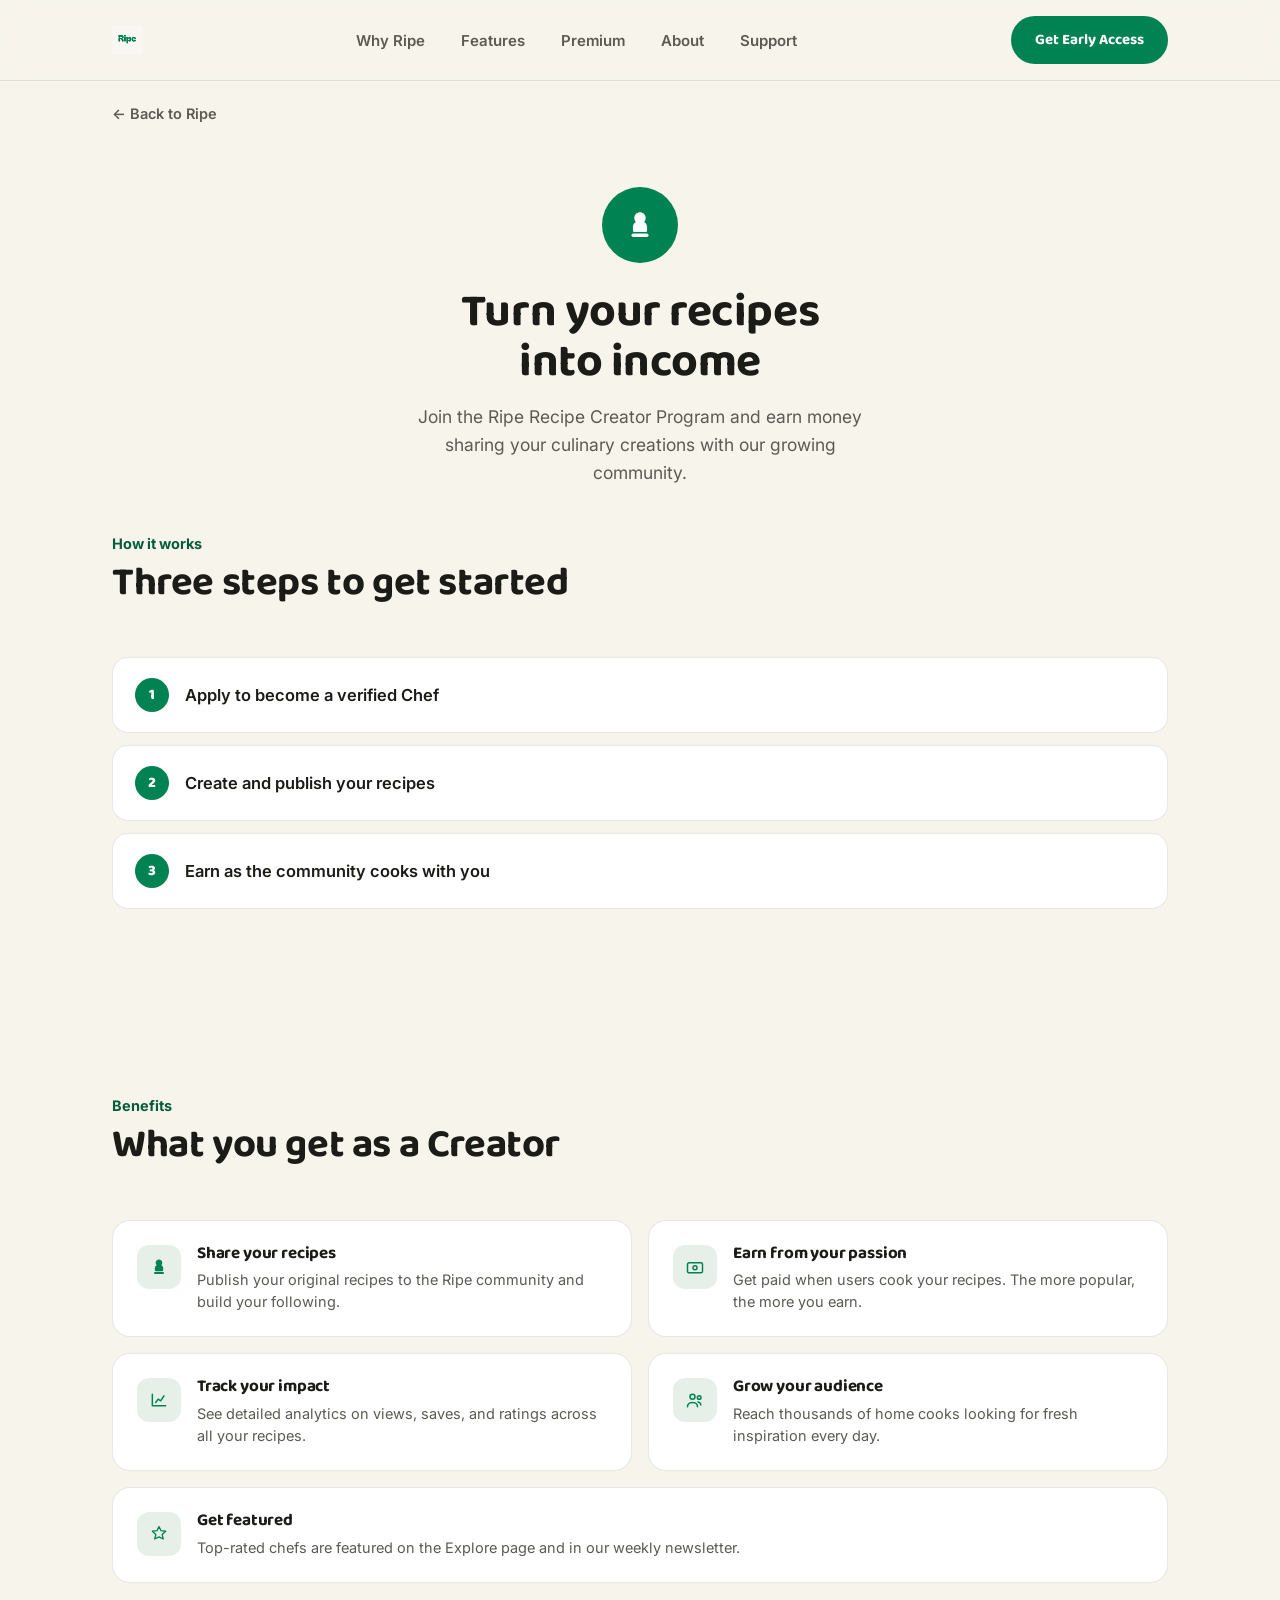
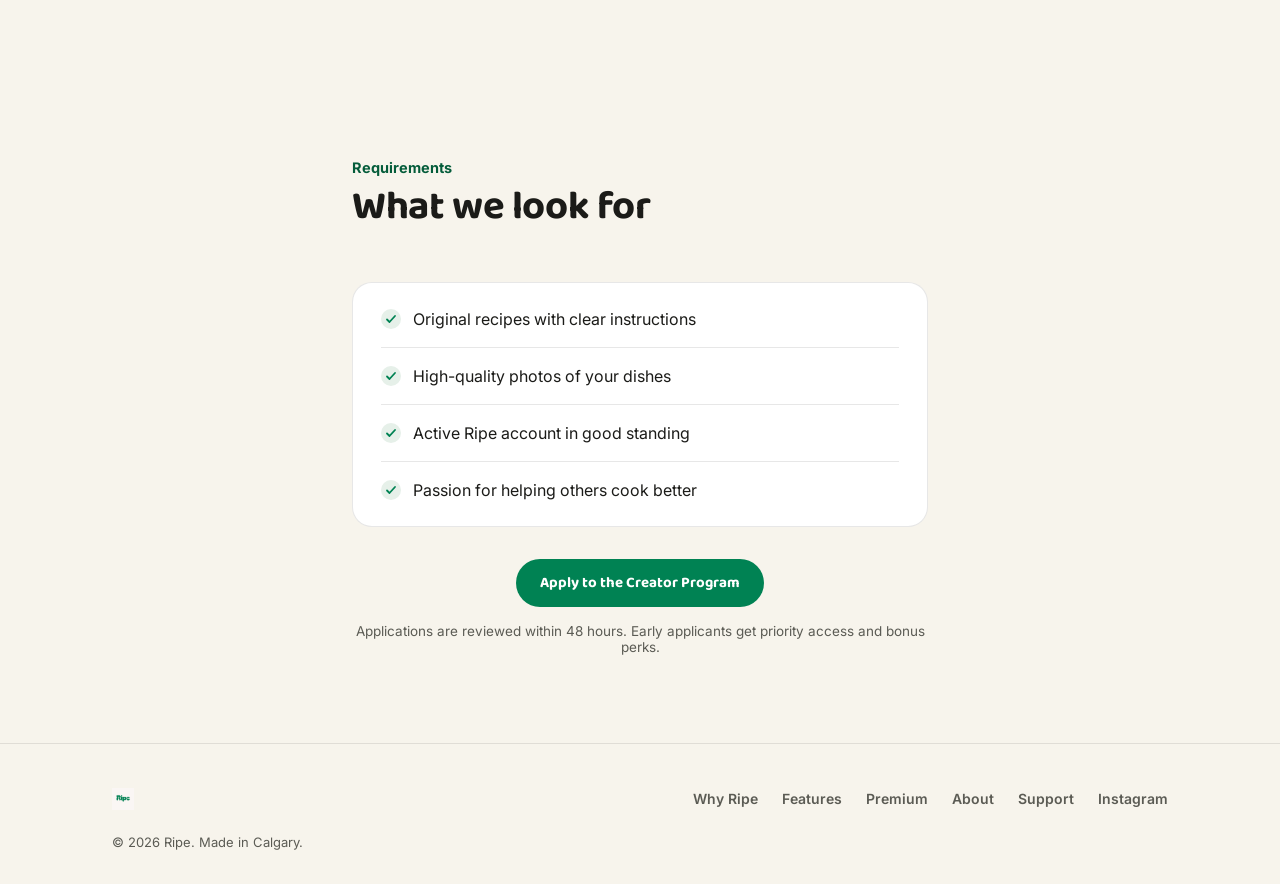
==== creator-program.html @ fcf52c5c "Add files via upload" ====
<!DOCTYPE html>
<html lang="en">
<head>
<meta charset="UTF-8">
<meta name="viewport" content="width=device-width, initial-scale=1.0">
<title>Recipe Creator Program: Ripe</title>
<meta name="description" content="Join the Ripe Recipe Creator Program. Publish your original recipes to the Ripe community and earn as people cook with them.">
<link rel="icon" href="[data-uri]">
<link rel="preconnect" href="https://fonts.googleapis.com">
<link rel="preconnect" href="https://fonts.gstatic.com" crossorigin>
<link href="https://fonts.googleapis.com/css2?family=Baloo+2:wght@500;600;700;800&family=Inter:wght@400;500;600;700&display=swap" rel="stylesheet">
<link rel="stylesheet" href="styles.css">
</head>
<body>

<header>
  <nav>
    <a href="index.html" class="logo-mark"><img src="[data-uri]" alt="Ripe"></a>
    <div class="nav-links">
      <a href="index.html#why">Why Ripe</a>
      <a href="index.html#features">Features</a>
      <a href="index.html#premium">Premium</a>
      <a href="index.html#about">About</a>
      <a href="index.html#support">Support</a>
    </div>
    <a href="index.html#early-access" class="btn btn-primary nav-cta">Get Early Access</a>
    <button class="burger" id="burgerBtn" aria-label="Menu">
      <span></span><span></span><span></span>
    </button>
  </nav>
  <div id="mobile-menu">
    <a href="index.html#why">Why Ripe</a>
    <a href="index.html#features">Features</a>
    <a href="index.html#premium">Premium</a>
    <a href="index.html#about">About</a>
    <a href="index.html#support">Support</a>
    <a href="index.html#early-access" class="btn btn-primary" style="margin-top:12px;">Get Early Access</a>
  </div>
</header>

<div class="wrap">
  <a href="index.html" class="back-link">&larr; Back to Ripe</a>
</div>

<section class="creator-hero">
  <div class="wrap">
    <div class="creator-icon-circle">
      <svg width="34" height="34" viewBox="0 0 24 24" fill="none">
        <path d="M12 3C9.79 3 8 4.79 8 7c0 1.12.46 2.13 1.2 2.86C7.9 10.5 7 11.85 7 13.4V16a1 1 0 001 1h8a1 1 0 001-1v-2.6c0-1.55-.9-2.9-2.2-3.54.74-.73 1.2-1.74 1.2-2.86 0-2.21-1.79-4-4-4z" fill="#fff"/>
        <rect x="6" y="18" width="12" height="2.4" rx="1.2" fill="#fff"/>
      </svg>
    </div>
    <h1>Turn your recipes into income</h1>
    <p>Join the Ripe Recipe Creator Program and earn money sharing your culinary creations with our growing community.</p>
  </div>
</section>

<section style="padding-top:24px;">
  <div class="wrap">
    <div class="section-head">
      <span class="kicker">How it works</span>
      <h2>Three steps to get started</h2>
    </div>
    <div class="step-row">
      <div class="step-row-num">1</div>
      <p>Apply to become a verified Chef</p>
    </div>
    <div class="step-row">
      <div class="step-row-num">2</div>
      <p>Create and publish your recipes</p>
    </div>
    <div class="step-row">
      <div class="step-row-num">3</div>
      <p>Earn as the community cooks with you</p>
    </div>
  </div>
</section>

<section>
  <div class="wrap">
    <div class="section-head">
      <span class="kicker">Benefits</span>
      <h2>What you get as a Creator</h2>
    </div>
    <div class="benefit-grid">
      <div class="benefit-card">
        <div class="icon-chip">
          <svg width="20" height="20" viewBox="0 0 24 24" fill="none"><path d="M12 3C9.79 3 8 4.79 8 7c0 1.12.46 2.13 1.2 2.86C7.9 10.5 7 11.85 7 13.4V16a1 1 0 001 1h8a1 1 0 001-1v-2.6c0-1.55-.9-2.9-2.2-3.54.74-.73 1.2-1.74 1.2-2.86 0-2.21-1.79-4-4-4z" fill="#008253"/><rect x="6" y="18" width="12" height="2.4" rx="1.2" fill="#008253"/></svg>
        </div>
        <div>
          <h3>Share your recipes</h3>
          <p>Publish your original recipes to the Ripe community and build your following.</p>
        </div>
      </div>
      <div class="benefit-card">
        <div class="icon-chip">
          <svg width="20" height="20" viewBox="0 0 24 24" fill="none"><rect x="3" y="7" width="18" height="12" rx="2" stroke="#008253" stroke-width="1.8"/><circle cx="12" cy="13" r="2.4" stroke="#008253" stroke-width="1.8"/></svg>
        </div>
        <div>
          <h3>Earn from your passion</h3>
          <p>Get paid when users cook your recipes. The more popular, the more you earn.</p>
        </div>
      </div>
      <div class="benefit-card">
        <div class="icon-chip">
          <svg width="20" height="20" viewBox="0 0 24 24" fill="none"><path d="M4 19V5M4 19h16M8 15l3-4 3 2 4-6" stroke="#008253" stroke-width="1.8" stroke-linecap="round" stroke-linejoin="round"/></svg>
        </div>
        <div>
          <h3>Track your impact</h3>
          <p>See detailed analytics on views, saves, and ratings across all your recipes.</p>
        </div>
      </div>
      <div class="benefit-card">
        <div class="icon-chip">
          <svg width="20" height="20" viewBox="0 0 24 24" fill="none"><circle cx="9" cy="8" r="3" stroke="#008253" stroke-width="1.8"/><path d="M3 20c0-3 2.7-5 6-5s6 2 6 5" stroke="#008253" stroke-width="1.8" stroke-linecap="round"/><circle cx="17" cy="9" r="2.2" stroke="#008253" stroke-width="1.8"/><path d="M15.5 14.3c2.2.4 3.5 1.9 3.5 3.7" stroke="#008253" stroke-width="1.8" stroke-linecap="round"/></svg>
        </div>
        <div>
          <h3>Grow your audience</h3>
          <p>Reach thousands of home cooks looking for fresh inspiration every day.</p>
        </div>
      </div>
      <div class="benefit-card" style="grid-column:1 / -1;">
        <div class="icon-chip">
          <svg width="20" height="20" viewBox="0 0 24 24" fill="none"><path d="M12 3l2.4 5 5.6.7-4.2 3.8 1.2 5.5L12 15.4 6.9 18l1.3-5.5L4 8.7 9.6 8z" stroke="#008253" stroke-width="1.6" stroke-linejoin="round"/></svg>
        </div>
        <div>
          <h3>Get featured</h3>
          <p>Top-rated chefs are featured on the Explore page and in our weekly newsletter.</p>
        </div>
      </div>
    </div>
  </div>
</section>

<section>
  <div class="wrap" style="max-width:640px;">
    <div class="section-head">
      <span class="kicker">Requirements</span>
      <h2>What we look for</h2>
    </div>
    <div class="requirements-card">
      <div class="req-item"><svg width="20" height="20" viewBox="0 0 20 20" fill="none"><circle cx="10" cy="10" r="10" fill="#E6F0E9"/><path d="M6 10.5l2.5 2.5L14 7" stroke="#008253" stroke-width="1.8" stroke-linecap="round" stroke-linejoin="round"/></svg>Original recipes with clear instructions</div>
      <div class="req-item"><svg width="20" height="20" viewBox="0 0 20 20" fill="none"><circle cx="10" cy="10" r="10" fill="#E6F0E9"/><path d="M6 10.5l2.5 2.5L14 7" stroke="#008253" stroke-width="1.8" stroke-linecap="round" stroke-linejoin="round"/></svg>High-quality photos of your dishes</div>
      <div class="req-item"><svg width="20" height="20" viewBox="0 0 20 20" fill="none"><circle cx="10" cy="10" r="10" fill="#E6F0E9"/><path d="M6 10.5l2.5 2.5L14 7" stroke="#008253" stroke-width="1.8" stroke-linecap="round" stroke-linejoin="round"/></svg>Active Ripe account in good standing</div>
      <div class="req-item"><svg width="20" height="20" viewBox="0 0 20 20" fill="none"><circle cx="10" cy="10" r="10" fill="#E6F0E9"/><path d="M6 10.5l2.5 2.5L14 7" stroke="#008253" stroke-width="1.8" stroke-linecap="round" stroke-linejoin="round"/></svg>Passion for helping others cook better</div>
    </div>
    <div class="creator-cta-block">
      <a href="mailto:creators@ripeapp.ca?subject=Recipe%20Creator%20Program%20application" class="btn btn-primary">Apply to the Creator Program</a>
      <p class="creator-cta-note">Applications are reviewed within 48 hours. Early applicants get priority access and bonus perks.</p>
    </div>
  </div>
</section>

<footer>
  <div class="wrap">
    <div class="footer-grid">
      <div class="footer-left">
        <img src="[data-uri]" alt="Ripe">
      </div>
      <div class="footer-links">
        <a href="index.html#why">Why Ripe</a>
        <a href="index.html#features">Features</a>
        <a href="index.html#premium">Premium</a>
        <a href="index.html#about">About</a>
        <a href="index.html#support">Support</a>
        <a href="https://instagram.com/ripeapp.ca" target="_blank" rel="noopener">Instagram</a>
      </div>
    </div>
    <p class="footer-copy">© 2026 Ripe. Made in Calgary.</p>
  </div>
</footer>

<script>
  const burger = document.getElementById('burgerBtn');
  const menu = document.getElementById('mobile-menu');
  burger.addEventListener('click', () => menu.classList.toggle('open'));
  menu.querySelectorAll('a').forEach(a => a.addEventListener('click', () => menu.classList.remove('open')));
</script>

</body>
</html>
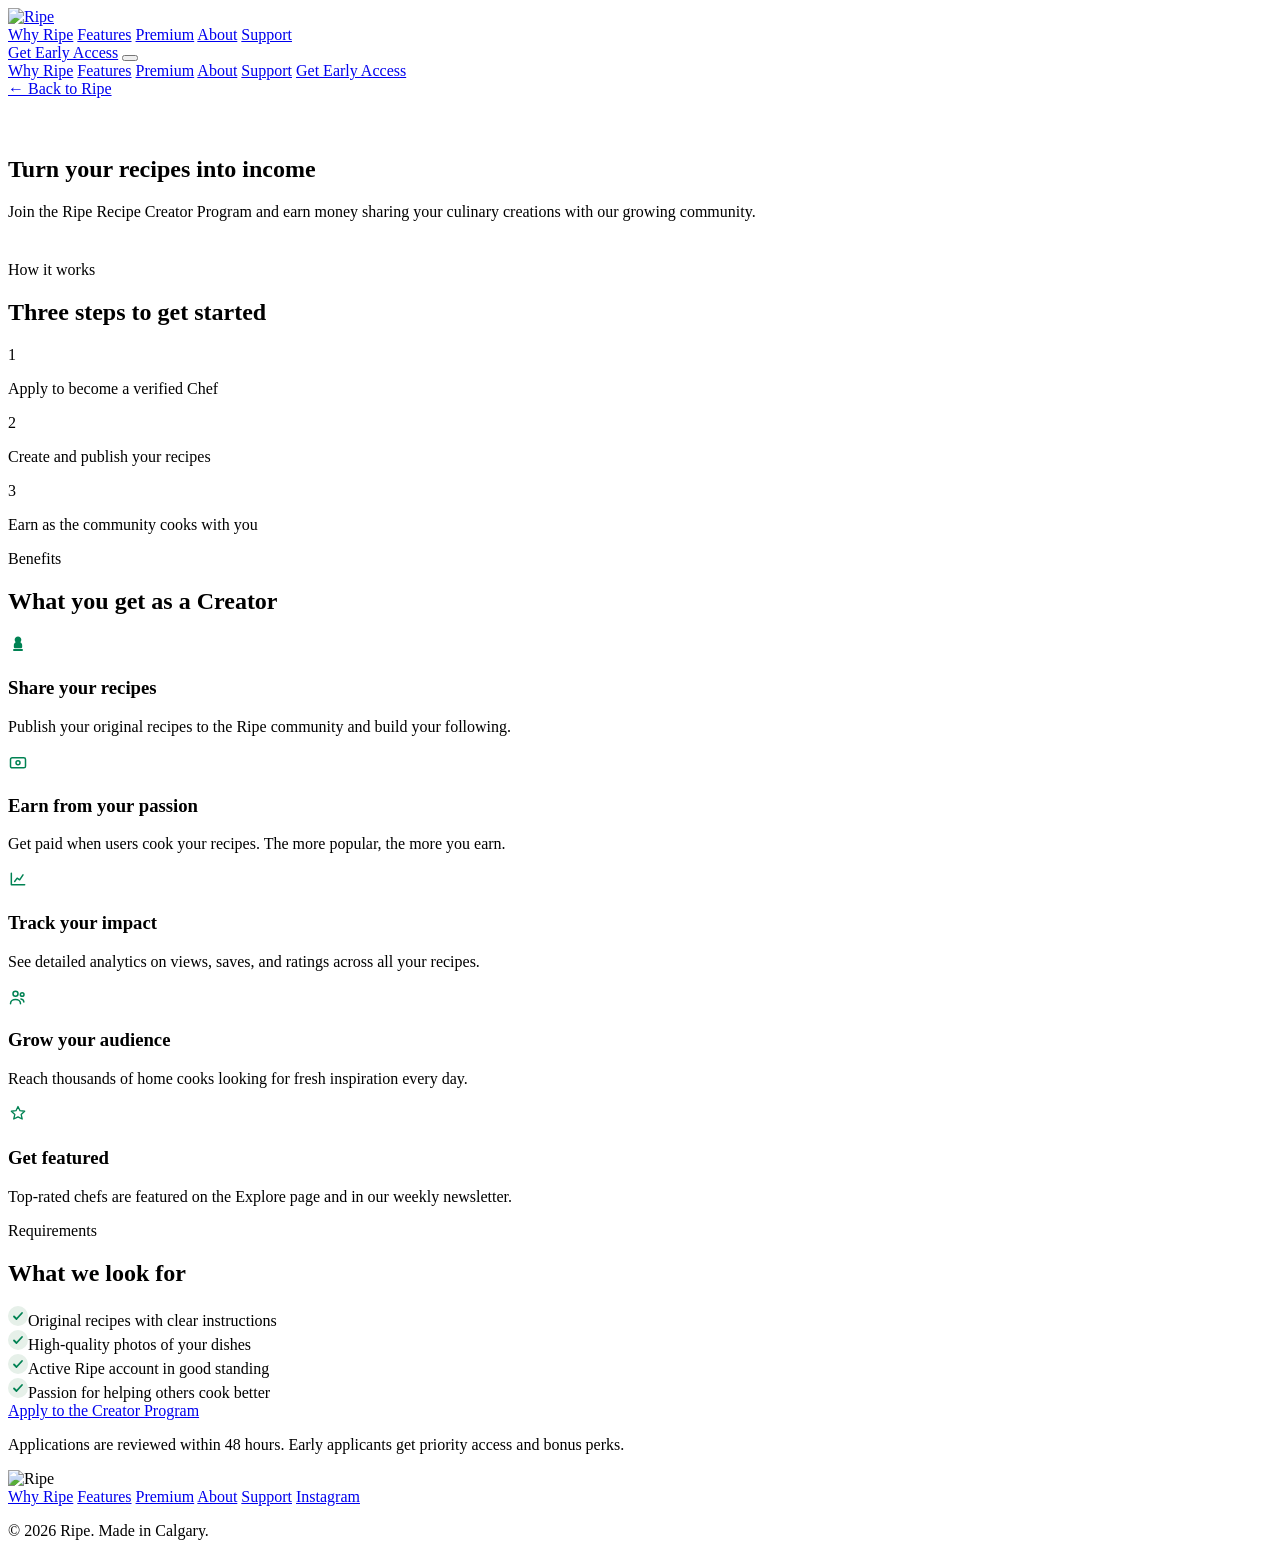
==== commit 5f9fd4c2: "Rename ripe-website 2/creator-program.html to creator-program.html" ====
--- a/creator-program.html
+++ b/creator-program.html
@@ -5,7 +5,7 @@
 <meta name="viewport" content="width=device-width, initial-scale=1.0">
 <title>Recipe Creator Program: Ripe</title>
 <meta name="description" content="Join the Ripe Recipe Creator Program. Publish your original recipes to the Ripe community and earn as people cook with them.">
-<link rel="icon" href="[data-uri]">
+<link rel="icon" href="assets/logo.png">
 <link rel="preconnect" href="https://fonts.googleapis.com">
 <link rel="preconnect" href="https://fonts.gstatic.com" crossorigin>
 <link href="https://fonts.googleapis.com/css2?family=Baloo+2:wght@500;600;700;800&family=Inter:wght@400;500;600;700&display=swap" rel="stylesheet">
@@ -15,7 +15,7 @@
 
 <header>
   <nav>
-    <a href="index.html" class="logo-mark"><img src="[data-uri]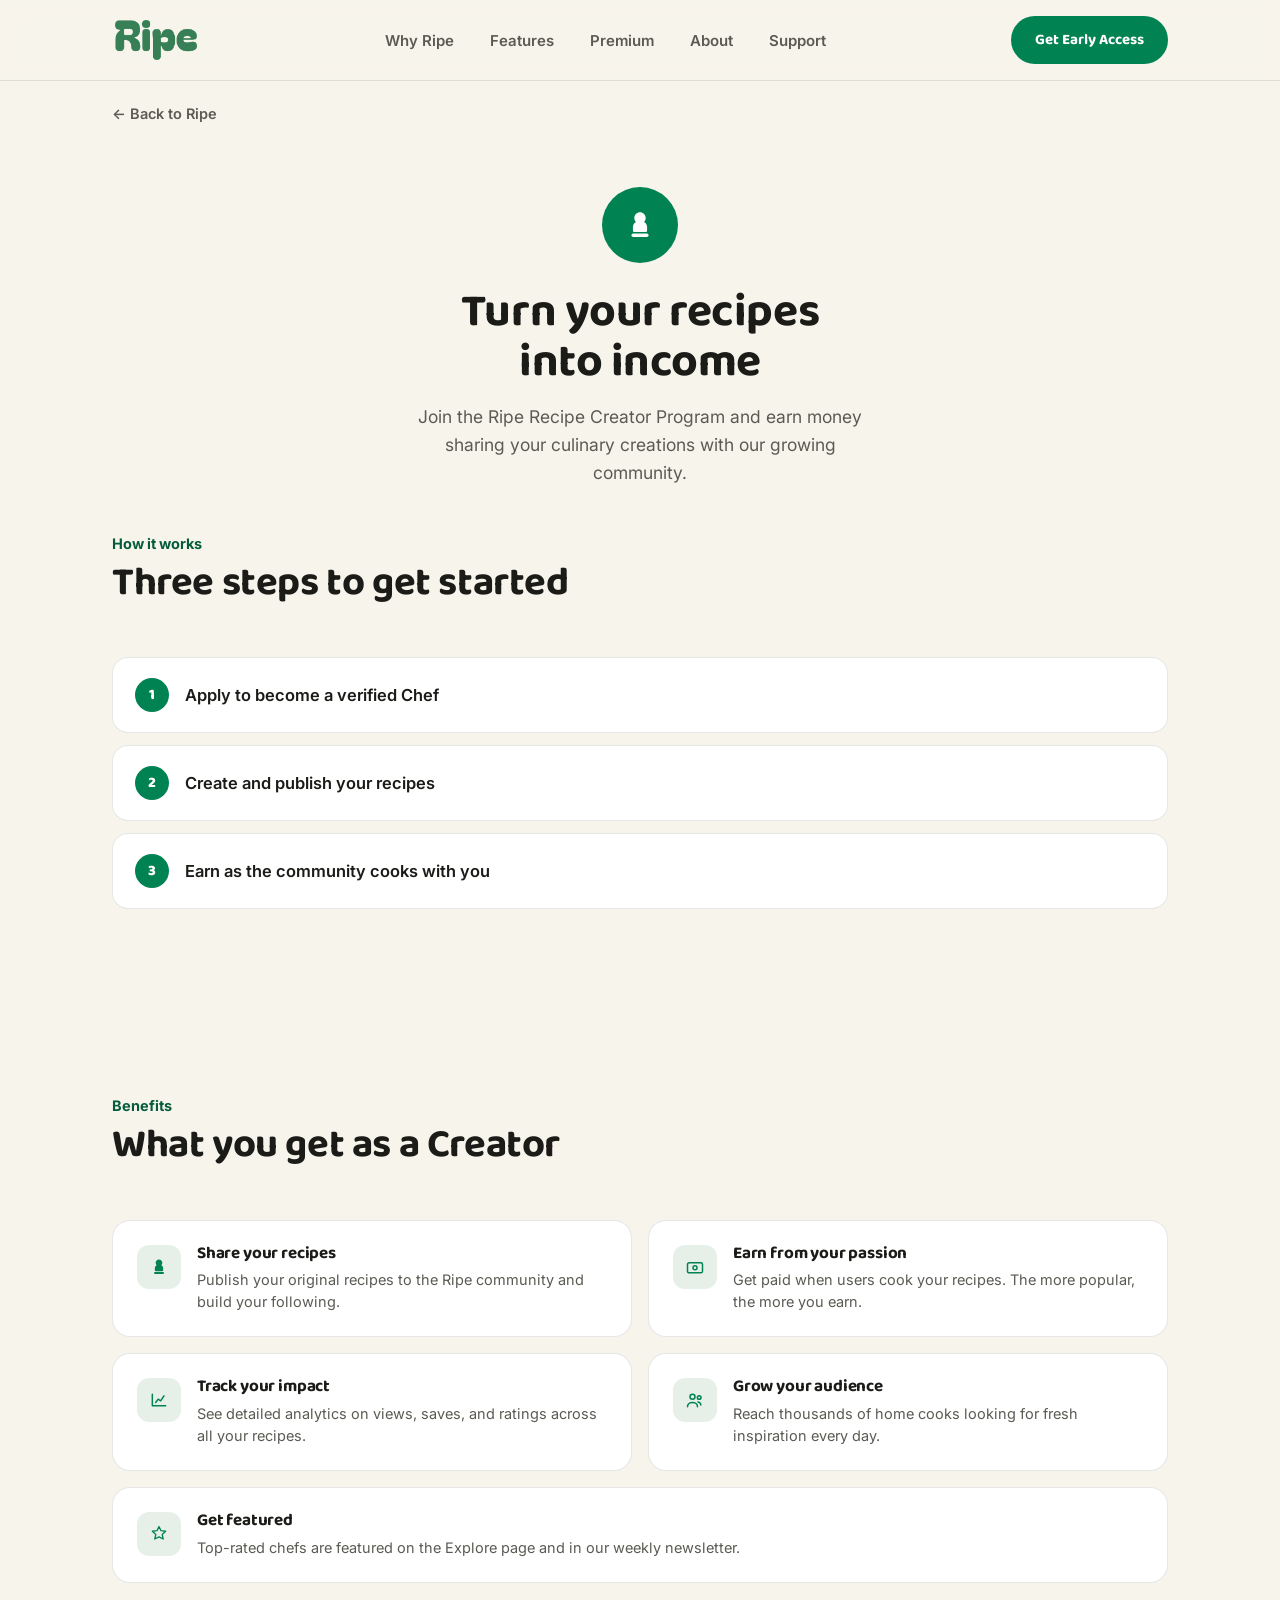
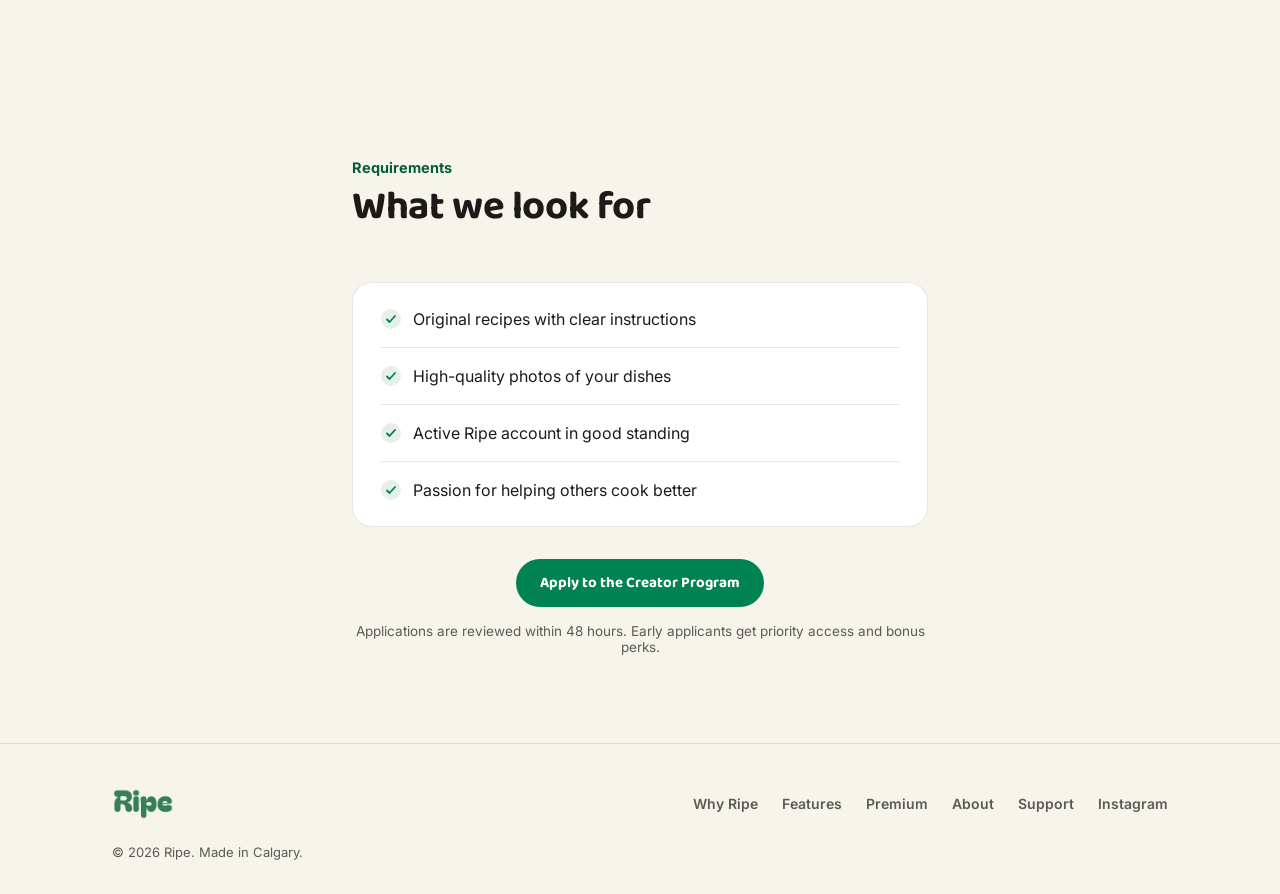
==== commit 8d7ce21d: "Update creator-program.html" ====
--- a/creator-program.html
+++ b/creator-program.html
@@ -5,7 +5,7 @@
 <meta name="viewport" content="width=device-width, initial-scale=1.0">
 <title>Recipe Creator Program: Ripe</title>
 <meta name="description" content="Join the Ripe Recipe Creator Program. Publish your original recipes to the Ripe community and earn as people cook with them.">
-<link rel="icon" href="assets/logo.png">
+<link rel="icon" href="assets/favicon">
 <link rel="preconnect" href="https://fonts.googleapis.com">
 <link rel="preconnect" href="https://fonts.gstatic.com" crossorigin>
 <link href="https://fonts.googleapis.com/css2?family=Baloo+2:wght@500;600;700;800&family=Inter:wght@400;500;600;700&display=swap" rel="stylesheet">
--- a/styles.css
+++ b/styles.css
@@ -0,0 +1,312 @@
+:root{
+    --cream: #F7F4EC;
+    --cream-deep: #F0EBDF;
+    --ink: #1B1B18;
+    --ink-soft: #5B5B54;
+    --green: #008253;
+    --green-deep: #045C3A;
+    --green-pale: #E6F0E9;
+    --amber: #E8A33D;
+    --tomato: #D9432E;
+    --line: rgba(27,27,24,0.10);
+    --radius: 22px;
+  }
+  *{box-sizing:border-box;}
+  html{scroll-behavior:smooth;}
+  body{
+    margin:0;
+    background:var(--cream);
+    color:var(--ink);
+    font-family:'Inter',sans-serif;
+    -webkit-font-smoothing:antialiased;
+  }
+  h1,h2,h3,.display{
+    font-family:'Baloo 2',sans-serif;
+    font-weight:700;
+    line-height:1.08;
+    margin:0;
+    letter-spacing:-0.01em;
+  }
+  p{margin:0;}
+  a{color:inherit;text-decoration:none;}
+  img{max-width:100%;display:block;}
+  .wrap{max-width:1120px;margin:0 auto;padding:0 32px;}
+  @media (max-width:640px){.wrap{padding:0 20px;}}
+
+  /* ripeness bar. The signature device: green to amber to red, the freshness scale. */
+  .ripeness-bar{
+    height:6px;
+    width:100%;
+    background:linear-gradient(90deg, var(--green) 0%, var(--green) 55%, var(--amber) 78%, var(--tomato) 100%);
+  }
+
+  /* nav */
+  header{
+    position:sticky; top:0; z-index:50;
+    background:rgba(247,244,236,0.88);
+    backdrop-filter:blur(10px);
+    border-bottom:1px solid var(--line);
+  }
+  nav{
+    display:flex; align-items:center; justify-content:space-between;
+    padding:16px 32px;
+    max-width:1120px; margin:0 auto;
+  }
+  .logo-mark{display:flex; align-items:center; gap:8px;}
+  .logo-mark img{height:46px; width:auto;}
+  .nav-links{display:flex; gap:36px; align-items:center;}
+  .nav-links a{font-size:15px; font-weight:600; color:var(--ink-soft); transition:color .15s;}
+  .nav-links a:hover{color:var(--green-deep);}
+  .btn{
+    display:inline-flex; align-items:center; justify-content:center;
+    padding:12px 24px; border-radius:100px;
+    font-weight:700; font-size:15px;
+    font-family:'Baloo 2',sans-serif;
+    cursor:pointer; border:none;
+    transition:transform .15s ease, box-shadow .15s ease;
+  }
+  .btn-primary{background:var(--green); color:#fff;}
+  .btn-primary:hover{transform:translateY(-1px); box-shadow:0 8px 20px rgba(0,130,83,0.28);}
+  .btn-ghost{background:transparent; color:var(--ink); border:1.5px solid var(--line);}
+  .btn-ghost:hover{border-color:var(--green);}
+  .nav-cta{display:none;}
+  @media (min-width:860px){.nav-cta{display:inline-flex;}}
+  .nav-links{display:none;}
+  @media (min-width:860px){.nav-links{display:flex;}}
+  .burger{display:flex; background:none; border:none; padding:8px; cursor:pointer;}
+  @media (min-width:860px){.burger{display:none;}}
+  .burger span{display:block; width:22px; height:2px; background:var(--ink); margin:4px 0;}
+  #mobile-menu{
+    display:none; flex-direction:column; gap:2px;
+    padding:8px 20px 20px; border-top:1px solid var(--line);
+  }
+  #mobile-menu.open{display:flex;}
+  #mobile-menu a{padding:12px 0; font-weight:600; border-bottom:1px solid var(--line);}
+
+  /* hero */
+  .hero{padding:76px 0 40px;}
+  .hero-grid{
+    display:grid; grid-template-columns:1fr; gap:48px; align-items:center;
+  }
+  @media (min-width:900px){.hero-grid{grid-template-columns:1.05fr 0.95fr; gap:40px;}}
+  .eyebrow-pill{
+    display:inline-flex; align-items:center; gap:8px;
+    background:var(--green-pale); color:var(--green-deep);
+    padding:8px 16px; border-radius:100px; font-size:13.5px; font-weight:600;
+    margin-bottom:22px;
+  }
+  .eyebrow-pill .dot{width:7px; height:7px; border-radius:50%; background:var(--green);}
+  .hero h1{font-size:clamp(2.4rem, 5vw, 3.6rem); max-width:11ch;}
+  .hero h1 .accent{color:var(--green);}
+  .hero-sub{
+    font-size:19px; color:var(--ink-soft); max-width:46ch; margin-top:20px; line-height:1.55;
+  }
+  .hero-actions{display:flex; gap:14px; margin-top:32px; flex-wrap:wrap;}
+  .hero-note{margin-top:16px; font-size:13.5px; color:var(--ink-soft);}
+
+  /* iPhone-style device frame, reused for the hero and feature screenshots */
+  .device-frame{
+    position:relative;
+    border-radius:38px;
+    background:var(--ink);
+    padding:12px;
+    box-shadow:0 30px 70px -25px rgba(27,27,24,0.35);
+  }
+  .device-frame::before{
+    content:"";
+    position:absolute; top:9px; left:50%; transform:translateX(-50%);
+    width:64px; height:16px; border-radius:100px; background:#000; z-index:2;
+  }
+  .device-frame img{border-radius:28px; width:100%; display:block;}
+  .device-frame.large{max-width:320px; margin:0 auto; transform:rotate(2deg);}
+  .device-frame.compact{max-width:250px; margin:0 auto;}
+  .phone-glow{
+    position:absolute; inset:-40px; z-index:-1;
+    background:radial-gradient(60% 60% at 50% 40%, var(--green-pale), transparent 70%);
+  }
+  .phone-wrap{position:relative;}
+
+  /* section rhythm */
+  section{padding:88px 0;}
+  @media (max-width:640px){section{padding:60px 0;}}
+  .section-head{max-width:560px; margin-bottom:52px;}
+  .section-head .kicker{color:var(--green-deep); font-weight:700; font-size:14.5px; margin-bottom:10px; display:block;}
+  .section-head h2{font-size:clamp(1.8rem, 3.4vw, 2.5rem);}
+  .section-head p{margin-top:14px; font-size:17px; color:var(--ink-soft); line-height:1.6;}
+
+  /* why section */
+  .why{background:var(--ink); color:var(--cream); border-radius:32px; margin:0 20px;}
+  @media (min-width:860px){.why{margin:0 32px;}}
+  .why-inner{padding:80px 40px;}
+  @media (max-width:640px){.why-inner{padding:52px 24px;}}
+  .why-grid{display:grid; grid-template-columns:1fr; gap:40px;}
+  @media (min-width:860px){.why-grid{grid-template-columns:1fr 1fr; gap:64px;}}
+  .why h2{font-size:clamp(1.9rem,3.6vw,2.6rem); color:#fff; max-width:14ch;}
+  .stat{font-family:'Baloo 2',sans-serif; font-weight:800; font-size:clamp(2.6rem,6vw,3.6rem); color:var(--amber); line-height:1;}
+  .stat-label{margin-top:10px; color:rgba(247,244,236,0.72); font-size:15.5px; max-width:34ch; line-height:1.5;}
+  .why-copy{color:rgba(247,244,236,0.85); font-size:17px; line-height:1.65;}
+  .why-copy p + p{margin-top:16px;}
+
+  /* features */
+  .feature-row{
+    display:grid; grid-template-columns:1fr; gap:40px; align-items:center;
+    padding:56px 0; border-top:1px solid var(--line);
+  }
+  .feature-row:last-child{border-bottom:1px solid var(--line);}
+  @media (min-width:900px){.feature-row{grid-template-columns:1fr 1fr; gap:64px;}}
+  .feature-row.reverse .feature-media{order:1;}
+  @media (min-width:900px){.feature-row.reverse .feature-text{order:2;} .feature-row.reverse .feature-media{order:1;}}
+  .feature-media{display:flex; justify-content:center;}
+  .feature-tag{
+    display:inline-block; background:var(--green-pale); color:var(--green-deep);
+    font-size:13px; font-weight:700; padding:6px 12px; border-radius:8px; margin-bottom:16px;
+  }
+  .feature-text h3{font-size:clamp(1.4rem,2.6vw,1.9rem); max-width:14ch;}
+  .feature-text p{margin-top:14px; font-size:16.5px; color:var(--ink-soft); line-height:1.6; max-width:42ch;}
+
+  /* how it works */
+  .steps{display:grid; grid-template-columns:1fr; gap:0; border-top:1px solid var(--line);}
+  @media (min-width:760px){.steps{grid-template-columns:repeat(3,1fr);}}
+  .step{padding:32px 28px 32px 0; border-bottom:1px solid var(--line);}
+  @media (min-width:760px){.step{border-right:1px solid var(--line); padding-right:28px;} .step:last-child{border-right:none;}}
+  .step-num{
+    font-family:'Baloo 2',sans-serif; font-weight:800; font-size:15px;
+    color:var(--green); background:var(--green-pale);
+    width:32px; height:32px; border-radius:50%;
+    display:flex; align-items:center; justify-content:center;
+    margin-bottom:18px;
+  }
+  .step h3{font-size:20px;}
+  .step p{margin-top:10px; color:var(--ink-soft); font-size:15.5px; line-height:1.55;}
+
+  /* about */
+  .about{background:var(--green-pale); border-radius:32px; margin:0 20px;}
+  @media (min-width:860px){.about{margin:0 32px;}}
+  .about-inner{padding:72px 40px; max-width:720px;}
+  @media (max-width:640px){.about-inner{padding:48px 24px;}}
+  .about h2{font-size:clamp(1.8rem,3.4vw,2.4rem);}
+  .about p{margin-top:18px; font-size:17.5px; line-height:1.7; color:var(--ink);}
+  .about p + p{margin-top:16px;}
+  .about-sign{margin-top:28px; font-family:'Baloo 2',sans-serif; font-weight:700; color:var(--green-deep); font-size:17px;}
+
+  /* support */
+  .support-grid{display:grid; grid-template-columns:1fr; gap:20px;}
+  @media (min-width:760px){.support-grid{grid-template-columns:repeat(3,1fr);}}
+  .support-card{
+    border:1px solid var(--line); border-radius:20px; padding:28px;
+    background:#fff;
+  }
+  .support-card h3{font-size:18px;}
+  .support-card p{margin-top:10px; color:var(--ink-soft); font-size:15px; line-height:1.55;}
+  .support-card a.link{margin-top:16px; display:inline-block; font-weight:700; color:var(--green-deep); font-size:14.5px;}
+
+  /* final cta */
+  .final-cta{text-align:center; padding:100px 0;}
+  .final-cta h2{font-size:clamp(2rem,4.2vw,3rem); max-width:16ch; margin:0 auto;}
+  .final-cta p{margin-top:16px; color:var(--ink-soft); font-size:17px;}
+  .final-cta .hero-actions{justify-content:center; margin-top:30px;}
+
+  footer{border-top:1px solid var(--line); padding:44px 0 34px;}
+  .footer-grid{display:flex; flex-wrap:wrap; align-items:center; justify-content:space-between; gap:20px;}
+  .footer-left{display:flex; align-items:center; gap:10px;}
+  .footer-left img{height:32px;}
+  .footer-links{display:flex; gap:24px; flex-wrap:wrap;}
+  .footer-links a{font-size:14px; color:var(--ink-soft); font-weight:600;}
+  .footer-links a:hover{color:var(--green-deep);}
+  .footer-copy{font-size:13px; color:var(--ink-soft); margin-top:24px;}
+
+  /* scroll-reveal: subtle fade + rise, triggered once per element via IntersectionObserver */
+  .reveal{opacity:0; transform:translateY(18px); transition:opacity 0.6s ease, transform 0.6s ease;}
+  .reveal.is-visible{opacity:1; transform:translateY(0);}
+  @media (prefers-reduced-motion: reduce){
+    .reveal{opacity:1; transform:none; transition:none;}
+  }
+
+/* ===== Premium pricing section ===== */
+.pricing-grid{display:grid; grid-template-columns:1fr; gap:24px; margin-top:8px;}
+@media (min-width:760px){.pricing-grid{grid-template-columns:1fr 1fr;}}
+.pricing-card{
+  background:#fff; border:1.5px solid var(--line); border-radius:24px;
+  padding:36px 32px; position:relative;
+}
+.pricing-card.premium{border-color:var(--green); box-shadow:0 24px 48px -30px rgba(0,130,83,0.35);}
+.pricing-badge{
+  display:inline-block; background:var(--green); color:#fff;
+  font-size:12.5px; font-weight:700; padding:5px 12px; border-radius:100px;
+  margin-bottom:16px;
+}
+.pricing-card h3{font-size:22px;}
+.pricing-price{margin-top:6px; color:var(--ink-soft); font-size:15px;}
+.pricing-features{list-style:none; margin:24px 0 0; padding:0;}
+.pricing-features li{
+  display:flex; align-items:flex-start; gap:10px;
+  font-size:15.5px; color:var(--ink); padding:9px 0;
+}
+.pricing-features li svg{flex-shrink:0; margin-top:2px;}
+.pricing-note{margin-top:20px; font-size:13.5px; color:var(--ink-soft); line-height:1.5;}
+.pricing-cta{
+  display:inline-flex; align-items:center; justify-content:center; width:100%;
+  margin-top:24px; padding:13px 24px; border-radius:100px;
+  font-family:'Baloo 2',sans-serif; font-weight:700; font-size:15px;
+}
+.pricing-cta.disabled{background:var(--green-pale); color:var(--green-deep); opacity:0.75; cursor:default;}
+
+/* ===== Creator program teaser (footer area) ===== */
+.creator-teaser{
+  background:var(--cream-deep); border-radius:24px; margin:0 20px;
+  padding:36px 32px; display:flex; align-items:center; justify-content:space-between;
+  gap:24px; flex-wrap:wrap;
+}
+@media (min-width:860px){.creator-teaser{margin:0 32px;}}
+.creator-teaser-text h3{font-size:19px;}
+.creator-teaser-text p{margin-top:6px; color:var(--ink-soft); font-size:14.5px; max-width:46ch;}
+.creator-teaser .btn{flex-shrink:0;}
+
+/* ===== Creator Program page ===== */
+.creator-hero{text-align:center; padding:64px 0 24px;}
+.creator-icon-circle{
+  width:76px; height:76px; border-radius:50%; background:var(--green);
+  display:flex; align-items:center; justify-content:center; margin:0 auto 24px;
+}
+.creator-hero h1{font-size:clamp(2rem,4.4vw,2.9rem); max-width:16ch; margin:0 auto;}
+.creator-hero p{margin-top:16px; font-size:17.5px; color:var(--ink-soft); max-width:44ch; margin-left:auto; margin-right:auto; line-height:1.6;}
+
+.step-row{
+  display:flex; align-items:center; gap:16px;
+  background:#fff; border:1px solid var(--line); border-radius:16px;
+  padding:20px 22px; margin-bottom:12px;
+}
+.step-row-num{
+  width:34px; height:34px; border-radius:50%; background:var(--green); color:#fff;
+  font-family:'Baloo 2',sans-serif; font-weight:800; font-size:15px;
+  display:flex; align-items:center; justify-content:center; flex-shrink:0;
+}
+.step-row p{font-size:16.5px; font-weight:600;}
+
+.benefit-grid{display:grid; grid-template-columns:1fr; gap:16px;}
+@media (min-width:700px){.benefit-grid{grid-template-columns:1fr 1fr;}}
+.benefit-card{
+  background:#fff; border:1px solid var(--line); border-radius:18px;
+  padding:24px; display:flex; gap:16px;
+}
+.icon-chip{
+  width:44px; height:44px; border-radius:12px; background:var(--green-pale);
+  display:flex; align-items:center; justify-content:center; flex-shrink:0;
+}
+.benefit-card h3{font-size:17px;}
+.benefit-card p{margin-top:6px; font-size:14.5px; color:var(--ink-soft); line-height:1.5;}
+
+.requirements-card{
+  background:#fff; border:1px solid var(--line); border-radius:20px; padding:8px 28px;
+}
+.req-item{display:flex; align-items:center; gap:12px; padding:18px 0; font-size:16px;}
+.req-item:not(:last-child){border-bottom:1px solid var(--line);}
+.req-item svg{flex-shrink:0;}
+
+.creator-cta-block{text-align:center; margin-top:32px;}
+.creator-cta-note{margin-top:16px; font-size:13.5px; color:var(--ink-soft);}
+.back-link{
+  display:inline-flex; align-items:center; gap:8px; font-weight:600; font-size:14.5px;
+  color:var(--ink-soft); padding:24px 0 0;
+}
+.back-link:hover{color:var(--green-deep);}
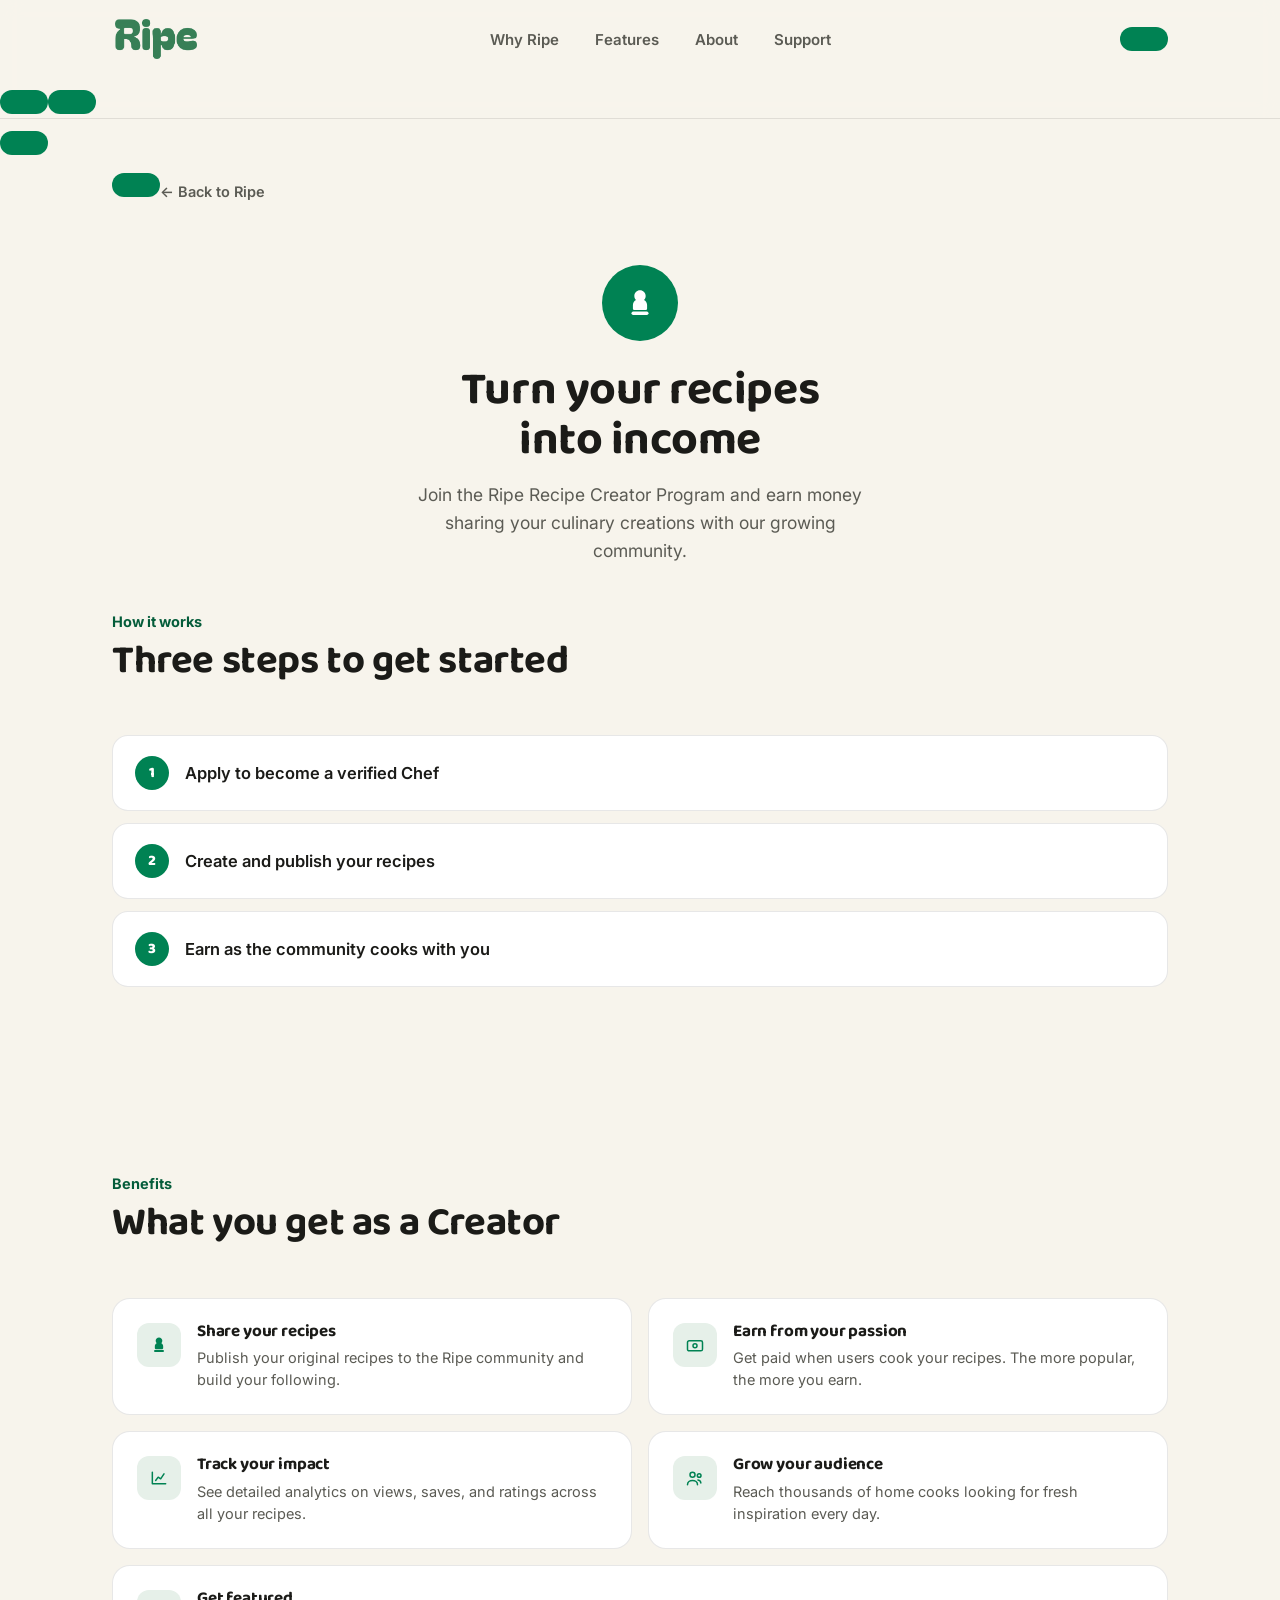
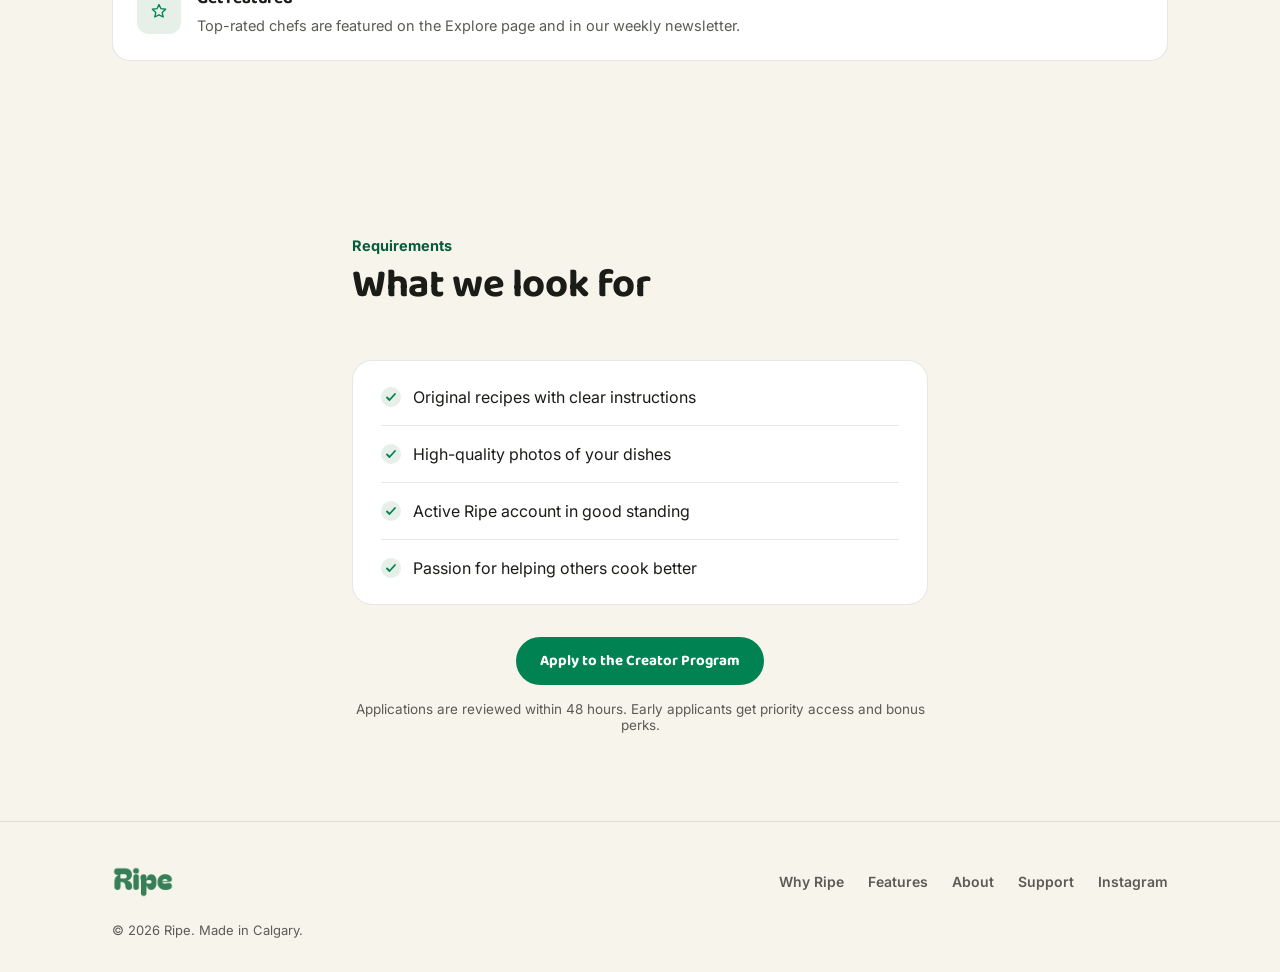
==== commit d7e6b695: "Remove Premium links, update Get Early Access buttons to Download the App" ====
--- a/creator-program.html
+++ b/creator-program.html
@@ -19,11 +19,10 @@
     <div class="nav-links">
       <a href="index.html#why">Why Ripe</a>
       <a href="index.html#features">Features</a>
-      <a href="index.html#premium">Premium</a>
       <a href="index.html#about">About</a>
       <a href="index.html#support">Support</a>
     </div>
-    <a href="index.html#early-access" class="btn btn-primary nav-cta">Get Early Access</a>
+    <a href="https://apps.apple.com/ca/app/ripe-kitchen-companion/id6810508229" class="btn btn-primary nav-cta"Download the App</a>
     <button class="burger" id="burgerBtn" aria-label="Menu">
       <span></span><span></span><span></span>
     </button>
@@ -31,10 +30,9 @@
   <div id="mobile-menu">
     <a href="index.html#why">Why Ripe</a>
     <a href="index.html#features">Features</a>
-    <a href="index.html#premium">Premium</a>
     <a href="index.html#about">About</a>
     <a href="index.html#support">Support</a>
-    <a href="index.html#early-access" class="btn btn-primary" style="margin-top:12px;">Get Early Access</a>
+    <a href="https://apps.apple.com/ca/app/ripe-kitchen-companion/id6810508229" class="btn btn-primary" style="margin-top:12px;"Download the App</a>
   </div>
 </header>
 
@@ -160,7 +158,6 @@
       <div class="footer-links">
         <a href="index.html#why">Why Ripe</a>
         <a href="index.html#features">Features</a>
-        <a href="index.html#premium">Premium</a>
         <a href="index.html#about">About</a>
         <a href="index.html#support">Support</a>
         <a href="https://instagram.com/ripeapp.ca" target="_blank" rel="noopener">Instagram</a>
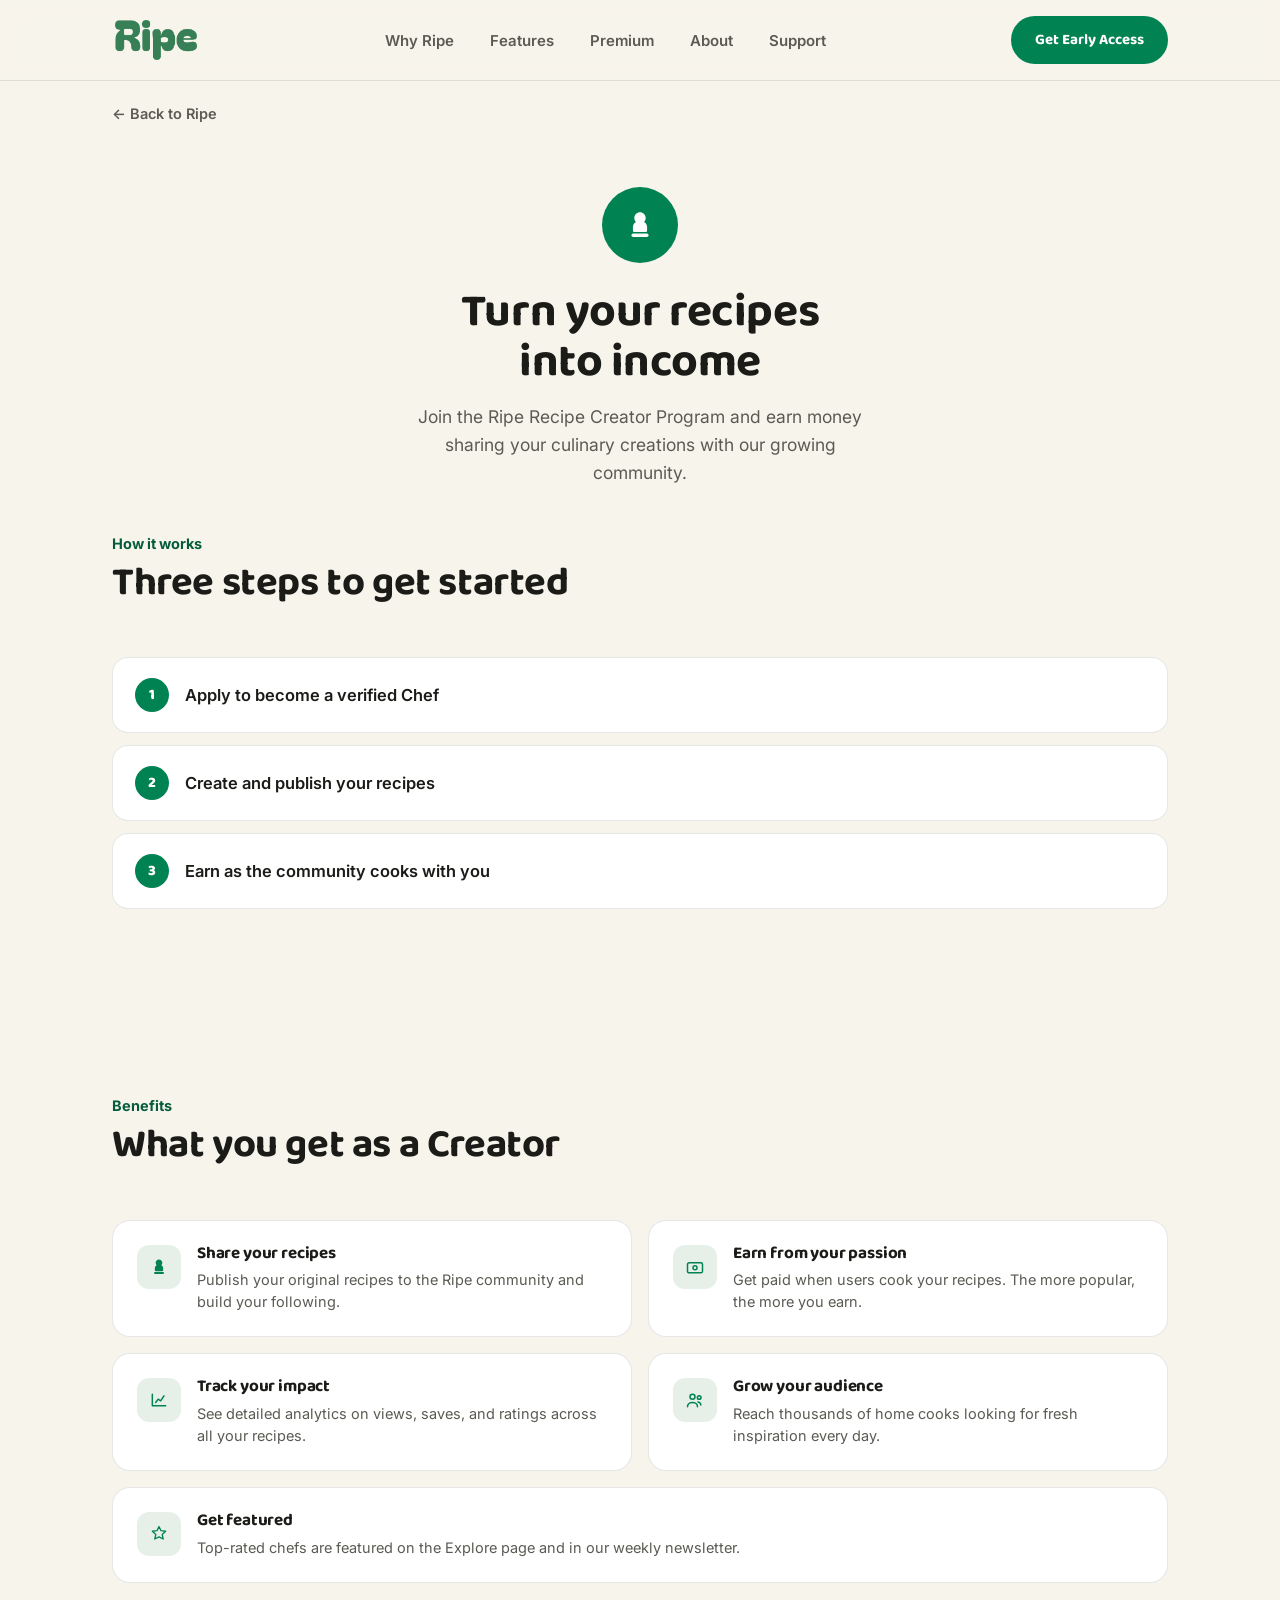
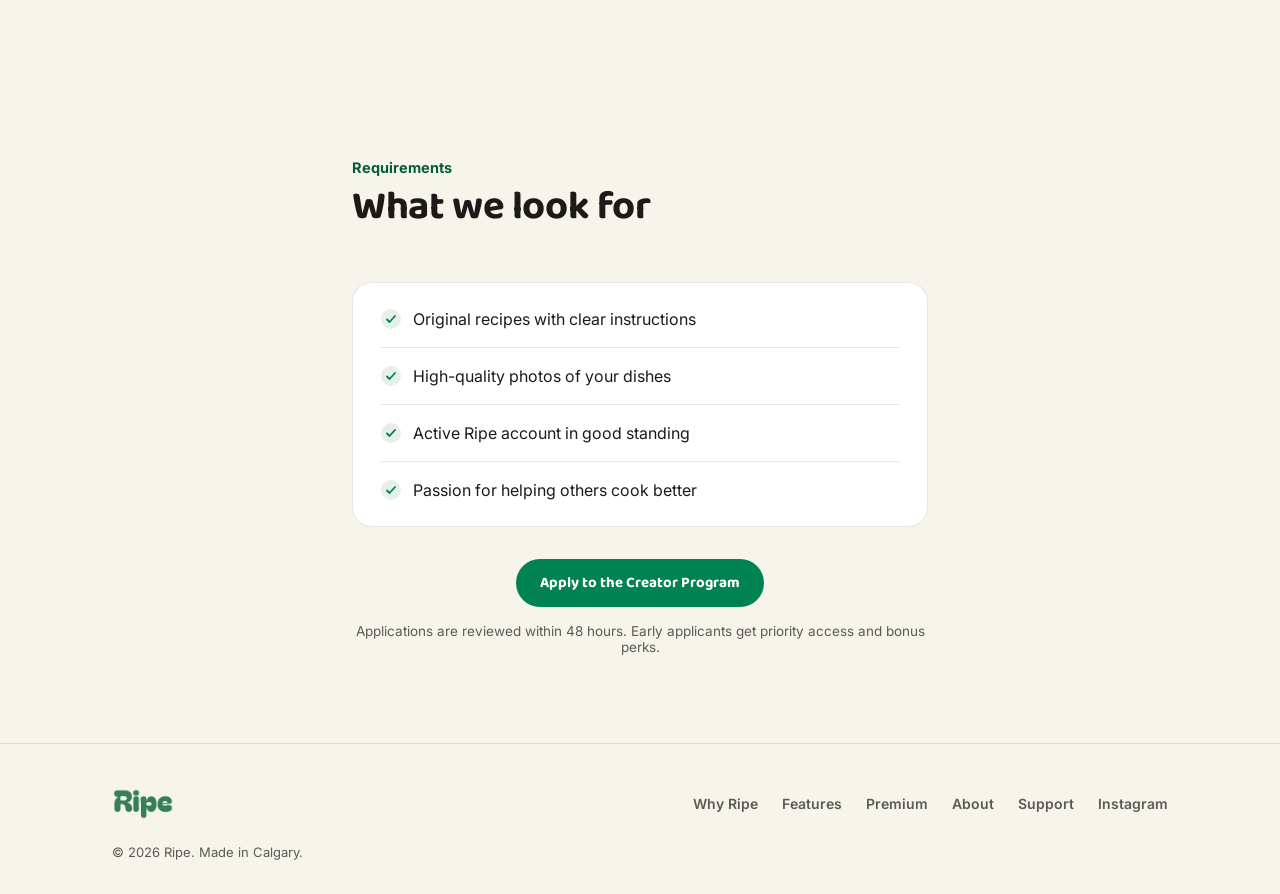
==== commit 3a771ad1: "Revert creator-program.html to previous version" ====
--- a/creator-program.html
+++ b/creator-program.html
@@ -19,10 +19,11 @@
     <div class="nav-links">
       <a href="index.html#why">Why Ripe</a>
       <a href="index.html#features">Features</a>
+      <a href="index.html#premium">Premium</a>
       <a href="index.html#about">About</a>
       <a href="index.html#support">Support</a>
     </div>
-    <a href="https://apps.apple.com/ca/app/ripe-kitchen-companion/id6810508229" class="btn btn-primary nav-cta"Download the App</a>
+    <a href="index.html#early-access" class="btn btn-primary nav-cta">Get Early Access</a>
     <button class="burger" id="burgerBtn" aria-label="Menu">
       <span></span><span></span><span></span>
     </button>
@@ -30,9 +31,10 @@
   <div id="mobile-menu">
     <a href="index.html#why">Why Ripe</a>
     <a href="index.html#features">Features</a>
+    <a href="index.html#premium">Premium</a>
     <a href="index.html#about">About</a>
     <a href="index.html#support">Support</a>
-    <a href="https://apps.apple.com/ca/app/ripe-kitchen-companion/id6810508229" class="btn btn-primary" style="margin-top:12px;"Download the App</a>
+    <a href="index.html#early-access" class="btn btn-primary" style="margin-top:12px;">Get Early Access</a>
   </div>
 </header>
 
@@ -158,6 +160,7 @@
       <div class="footer-links">
         <a href="index.html#why">Why Ripe</a>
         <a href="index.html#features">Features</a>
+        <a href="index.html#premium">Premium</a>
         <a href="index.html#about">About</a>
         <a href="index.html#support">Support</a>
         <a href="https://instagram.com/ripeapp.ca" target="_blank" rel="noopener">Instagram</a>
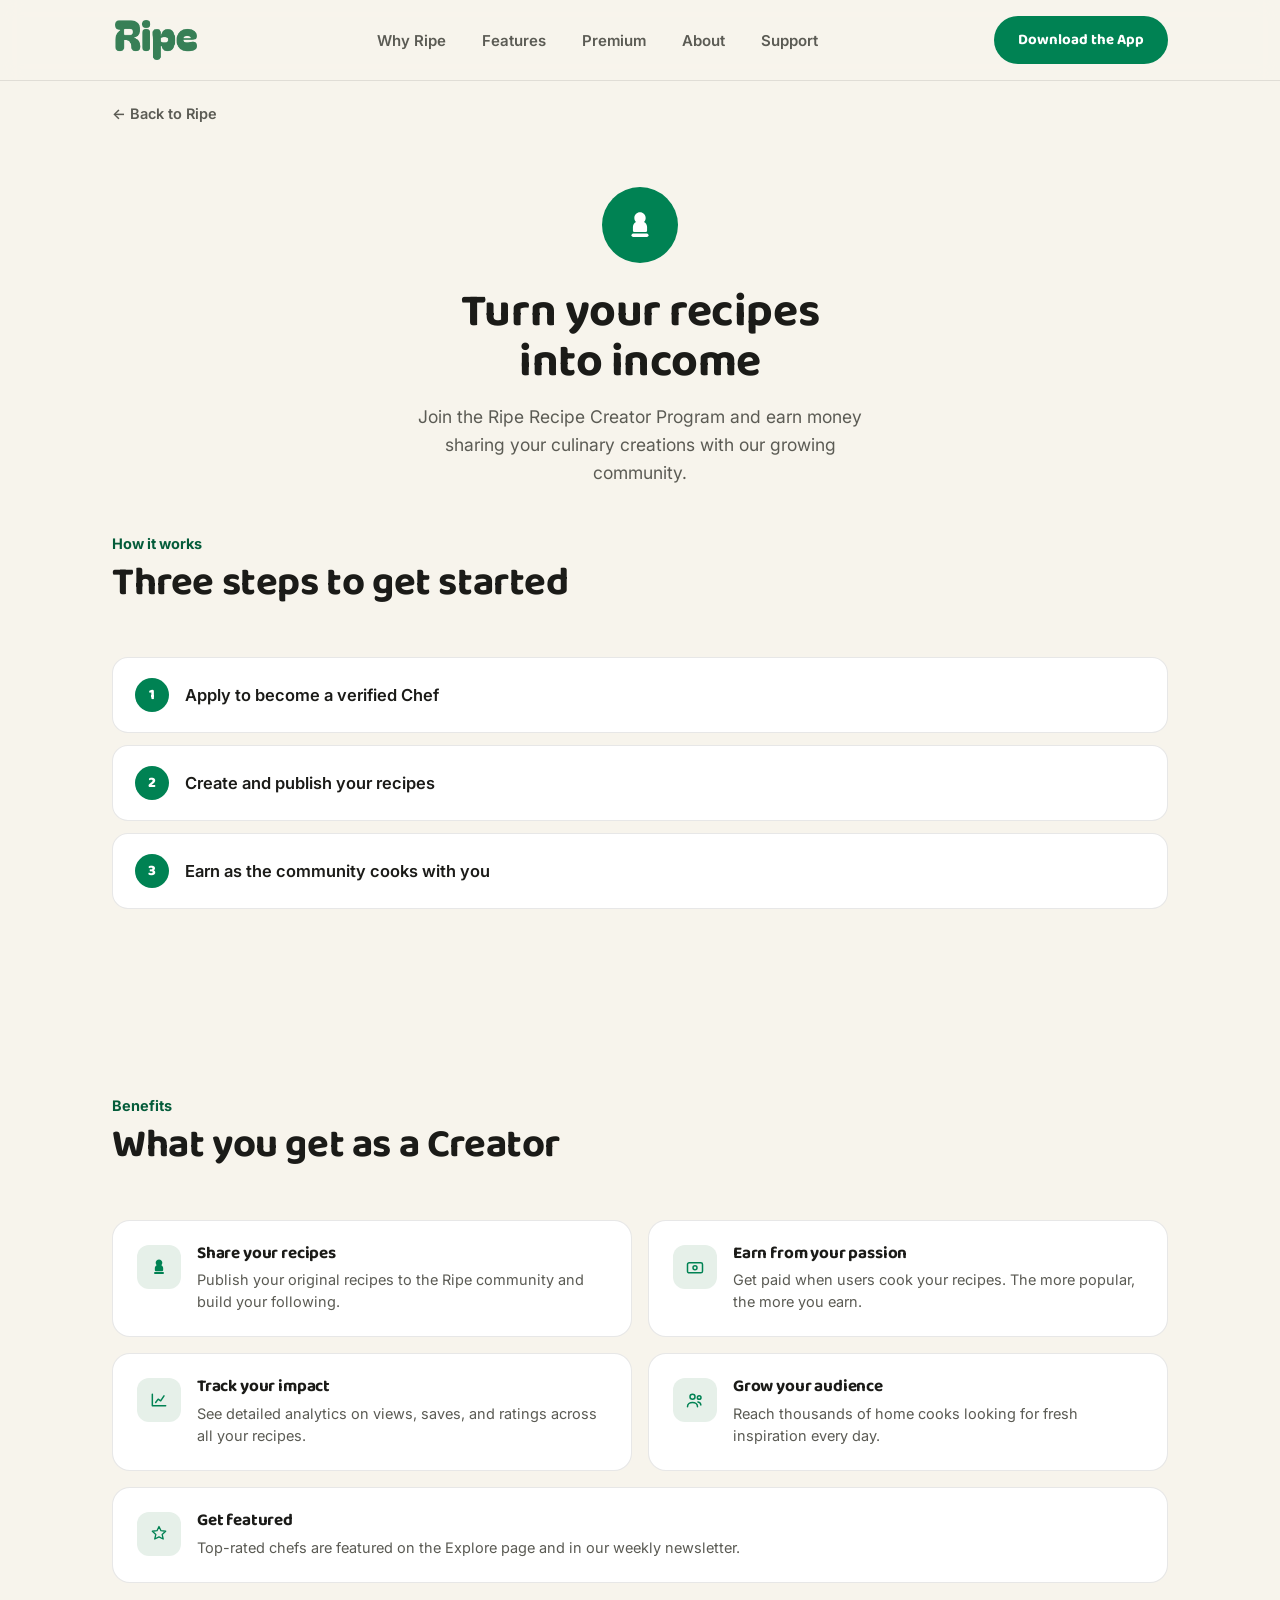
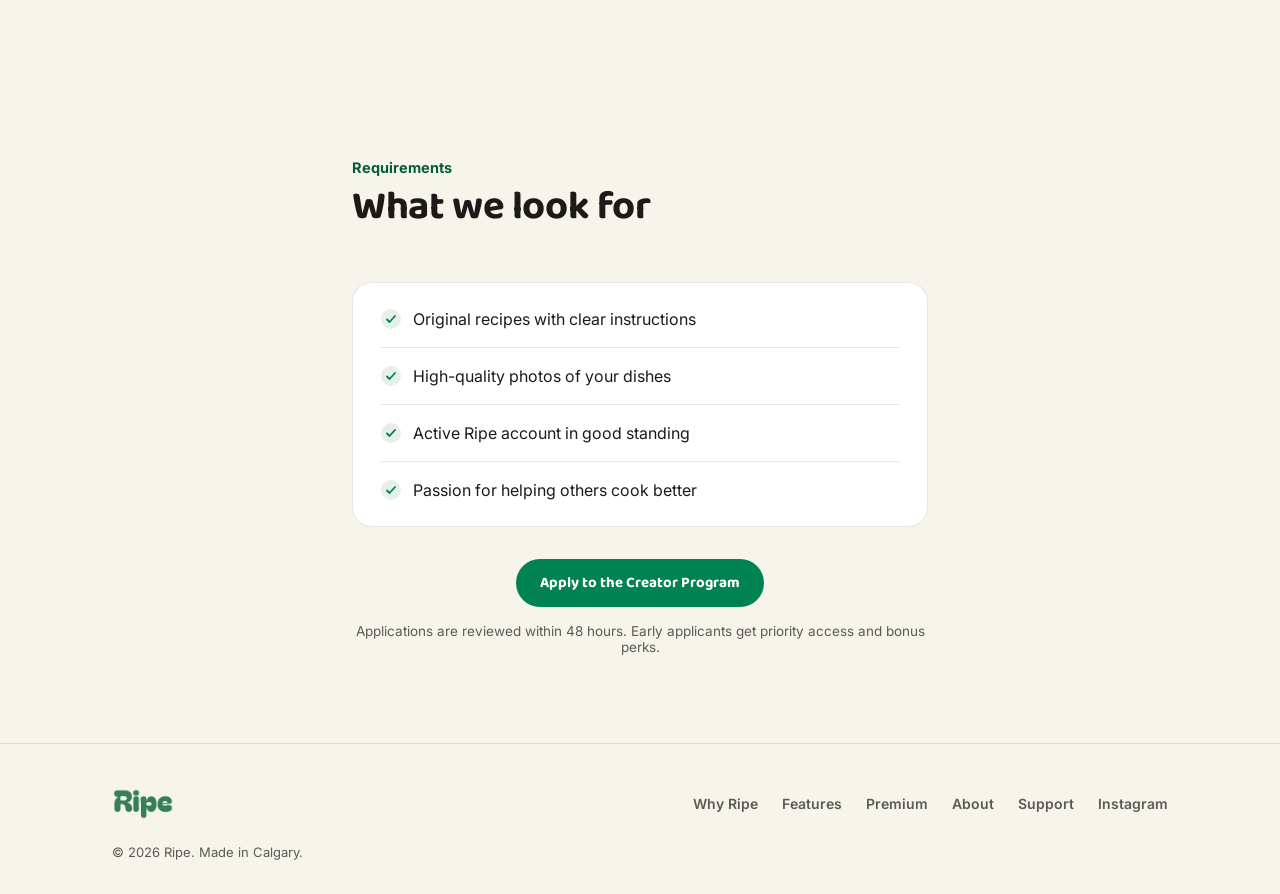
==== commit fd3767ba: "Link buttons to App Store" ====
--- a/creator-program.html
+++ b/creator-program.html
@@ -23,7 +23,7 @@
       <a href="index.html#about">About</a>
       <a href="index.html#support">Support</a>
     </div>
-    <a href="index.html#early-access" class="btn btn-primary nav-cta">Get Early Access</a>
+    <a href="https://apps.apple.com/ca/app/ripe-kitchen-companion/id6810508229" class="btn btn-primary nav-cta">Download the App</a>
     <button class="burger" id="burgerBtn" aria-label="Menu">
       <span></span><span></span><span></span>
     </button>
@@ -34,7 +34,7 @@
     <a href="index.html#premium">Premium</a>
     <a href="index.html#about">About</a>
     <a href="index.html#support">Support</a>
-    <a href="index.html#early-access" class="btn btn-primary" style="margin-top:12px;">Get Early Access</a>
+    <a href="https://apps.apple.com/ca/app/ripe-kitchen-companion/id6810508229" class="btn btn-primary" style="margin-top:12px;">Download the App</a>
   </div>
 </header>
 
